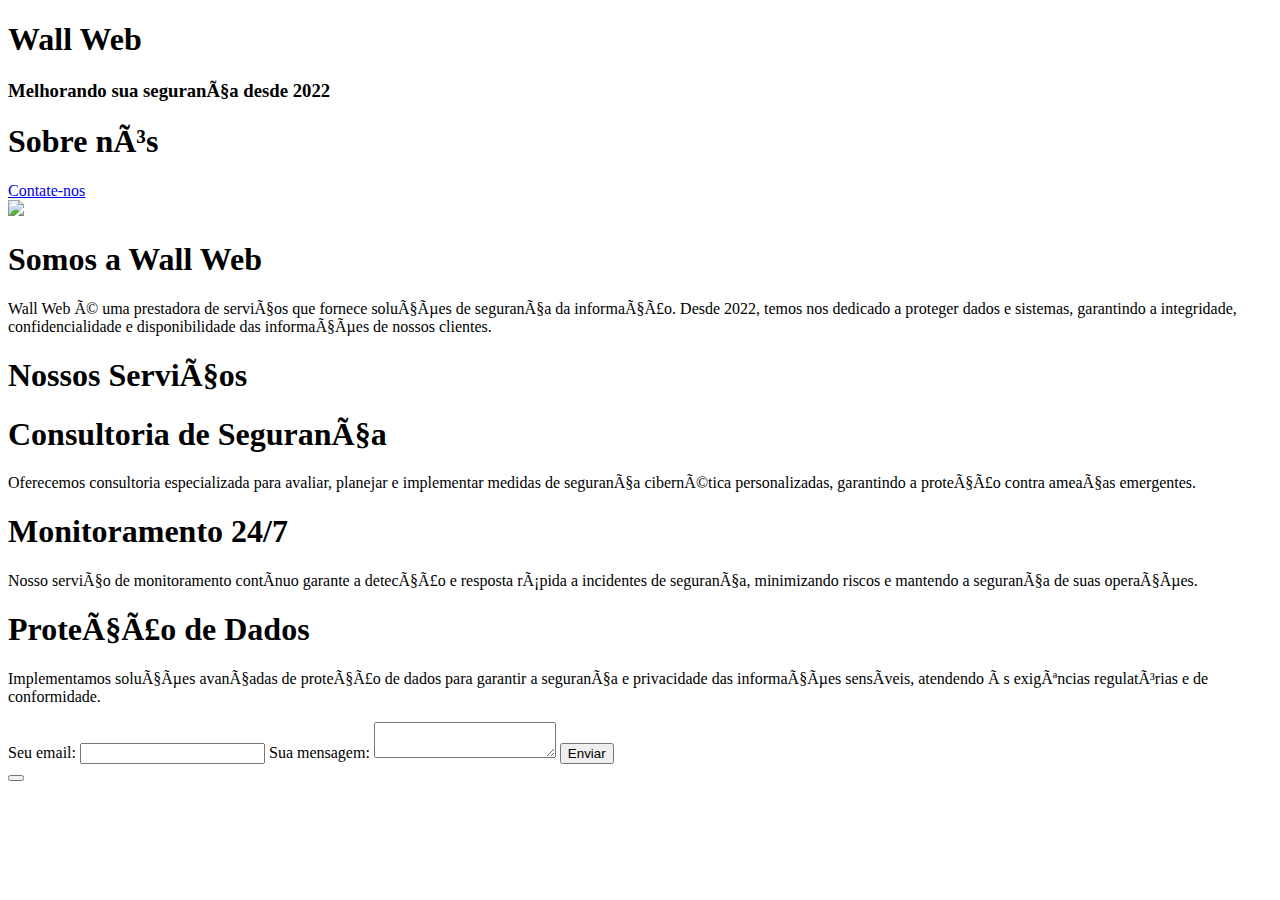
==== index.html @ f0c05472 "Update index.html" ====
<!DOCTYPE html>
<html lang="en">

<head>
        <!-- Google tag (gtag.js) -->
    <script async src="https://www.googletagmanager.com/gtag/js?id=G-VNNJC5Q2D1"></script>
    <script>
      window.dataLayer = window.dataLayer || [];
      function gtag(){dataLayer.push(arguments);}
      gtag('js', new Date());
    
      gtag('config', 'G-VNNJC5Q2D1');
    <meta charset="UTF-8">
    <meta name="viewport" content="width=device-width, initial-scale=1.0">
    <link href='https://unpkg.com/boxicons@2.1.4/css/boxicons.min.css' rel='stylesheet'>
    <link rel="stylesheet" href="style.css">
    <title>Wall Web | Esteja seguro!</title>
</head>

<body>
    </script>
    <header>
        <div id="particles"></div>
        <div class="info-text">
            <h1>Wall Web</h1>
            <h3>Melhorando sua segurança desde 2022</h3>
            <a href="#about" class="scroll"><i class='bx bxs-down-arrow'></i></a>
        </div>
    </header>

    <section id="about">
        <div class="header">
            <h1>Sobre nós</h1>
            <a href="#contact-form">Contate-nos</a>
        </div>

        <div class="card">
            <img src="logo.png">
            <div class="info">
                <h1>Somos a Wall Web</h1>
                <p>
                    Wall Web é uma prestadora de serviços que fornece soluções de segurança da informação. Desde 2022, temos nos dedicado a proteger dados e sistemas, garantindo a integridade, confidencialidade e disponibilidade das informações de nossos clientes.
                </p>
            </div>
        </div>
    </section>

    <section id="features">
        <div class="header">
            <h1>Nossos Serviços</h1>
        </div>
        <div class="feature-cards">
            <div class="card">
                <div class="info">
                    <i class='bx bxs-lock-alt'></i>
                    <h1>Consultoria de Segurança</h1>
                    <p>
                        Oferecemos consultoria especializada para avaliar, planejar e implementar medidas de segurança cibernética personalizadas, garantindo a proteção contra ameaças emergentes.
                    </p>
                </div>
            </div>
            <div class="card">
                <div class="info">
                    <i class='bx bxs-shield'></i>
                    <h1>Monitoramento 24/7</h1>
                    <p>
                        Nosso serviço de monitoramento contínuo garante a detecção e resposta rápida a incidentes de segurança, minimizando riscos e mantendo a segurança de suas operações.
                    </p>
                </div>
            </div>
            <div class="card">
                <div class="info">
                    <i class='bx bxs-data'></i>
                    <h1>Proteção de Dados</h1>
                    <p>
                        Implementamos soluções avançadas de proteção de dados para garantir a segurança e privacidade das informações sensíveis, atendendo às exigências regulatórias e de conformidade.
                    </p>
                </div>
            </div>
        </div>
    </section>

    <section id="contato">
        <form id="contact-form"
            action="https://formspree.io/f/mrgnvzqo"
            method="POST"
        >
            <label>
                Seu email:
                <input type="email" name="email" required>
            </label>
            <label>
                Sua mensagem:
                <textarea name="message" required></textarea>
            </label>
            <button type="submit">Enviar</button>
        </form>
    </section>

    <button class="scroll-top" onclick="scrollToTop()">
        <i class='bx bxs-up-arrow'></i>
    </button>

    <script src="https://cdnjs.cloudflare.com/ajax/libs/particles.js/2.0.0/particles.min.js"></script>
    <script src="script.js"></script>
</body>

</html>
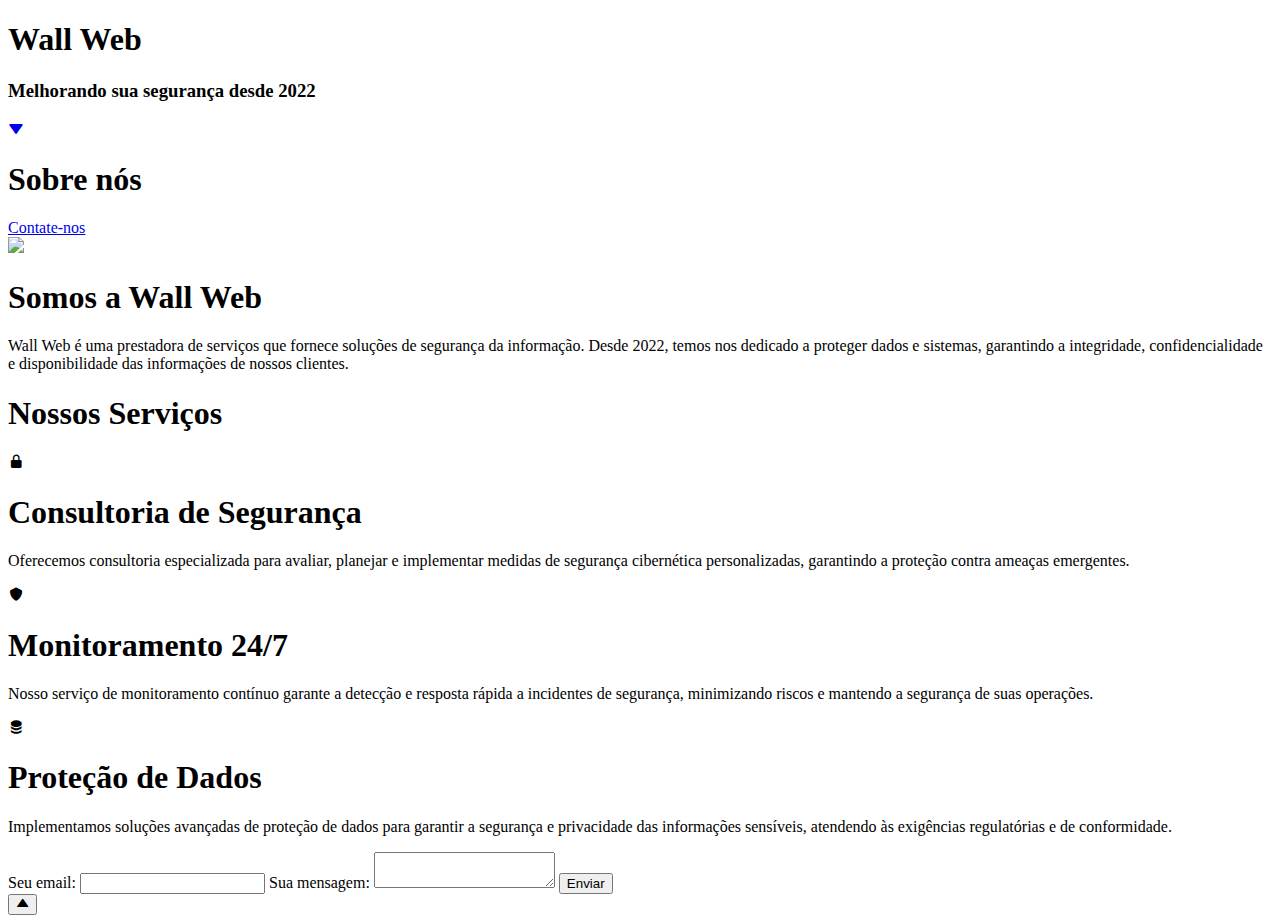
==== commit a1069780: "Update index.html" ====
--- a/index.html
+++ b/index.html
@@ -1,15 +1,7 @@
 <!DOCTYPE html>
-<html lang="en">
+<html lang="pt">
 
 <head>
-        <!-- Google tag (gtag.js) -->
-    <script async src="https://www.googletagmanager.com/gtag/js?id=G-VNNJC5Q2D1"></script>
-    <script>
-      window.dataLayer = window.dataLayer || [];
-      function gtag(){dataLayer.push(arguments);}
-      gtag('js', new Date());
-    
-      gtag('config', 'G-VNNJC5Q2D1');
     <meta charset="UTF-8">
     <meta name="viewport" content="width=device-width, initial-scale=1.0">
     <link href='https://unpkg.com/boxicons@2.1.4/css/boxicons.min.css' rel='stylesheet'>
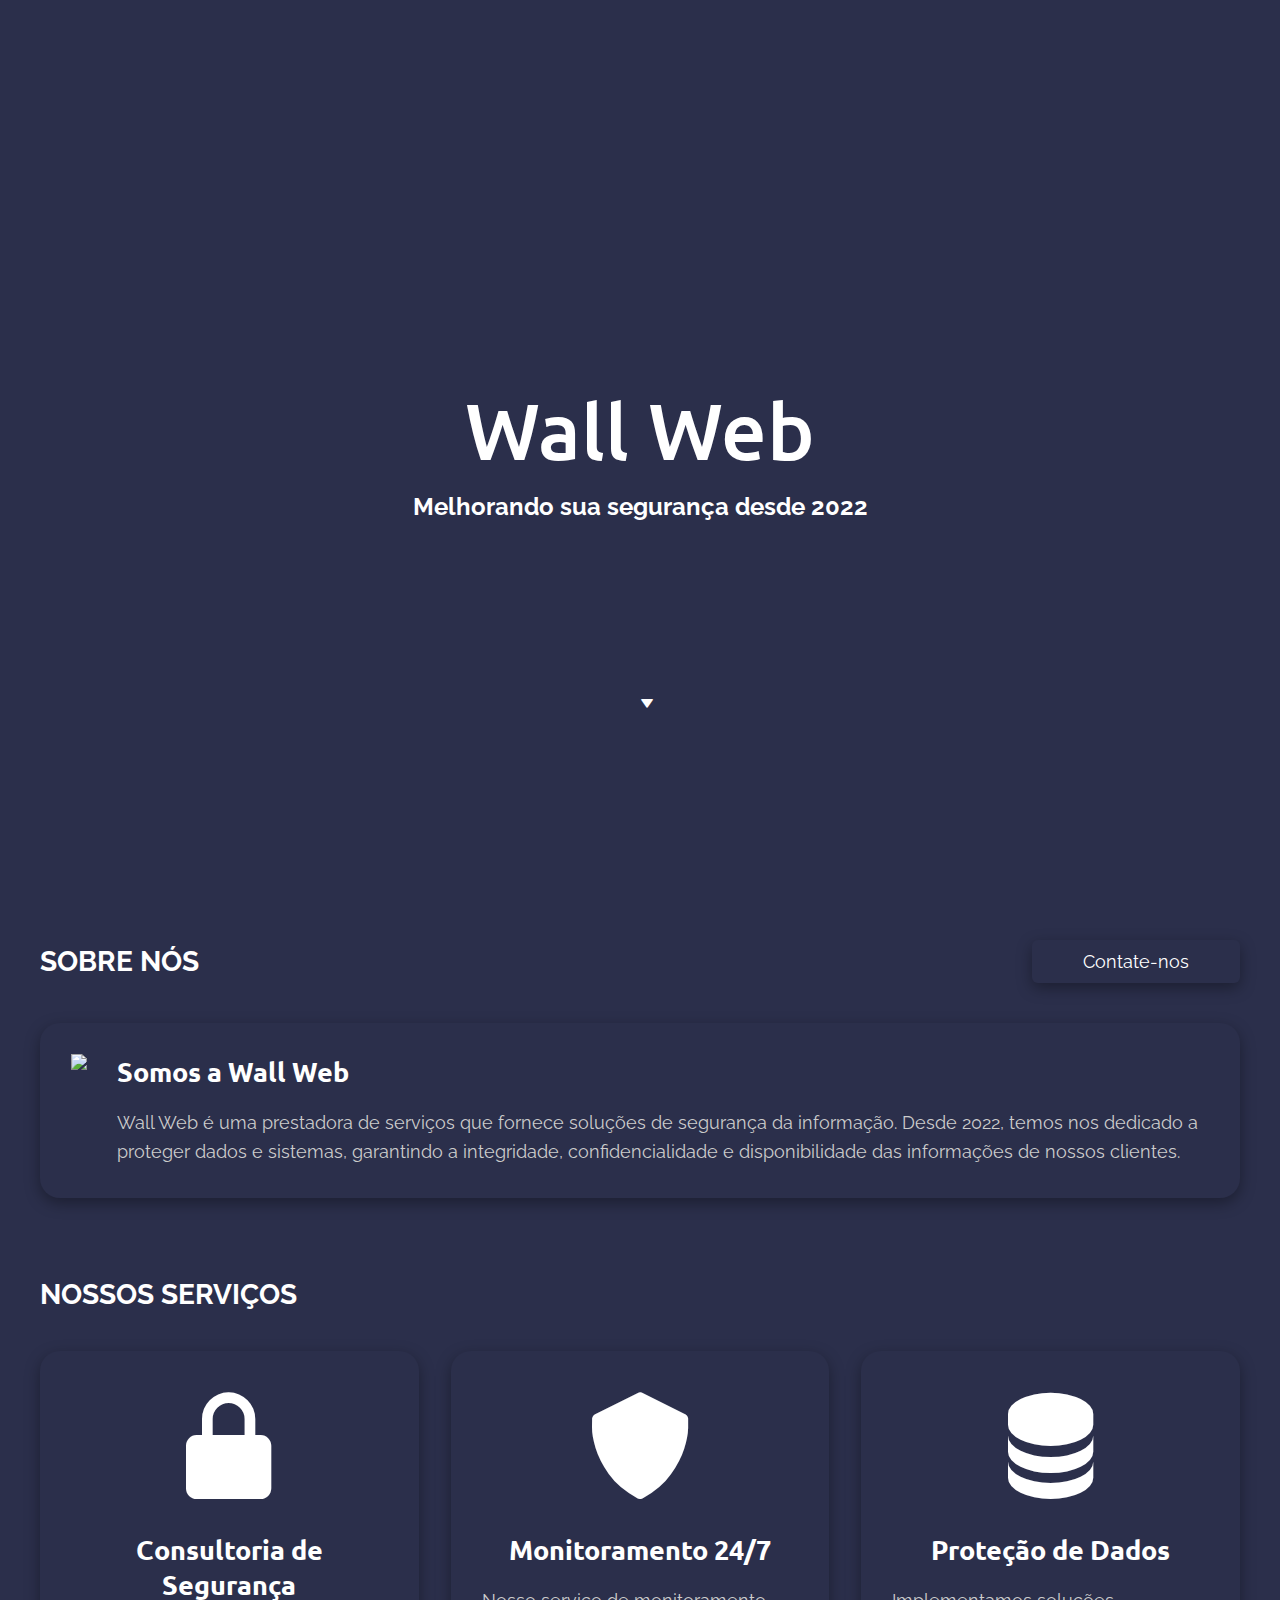
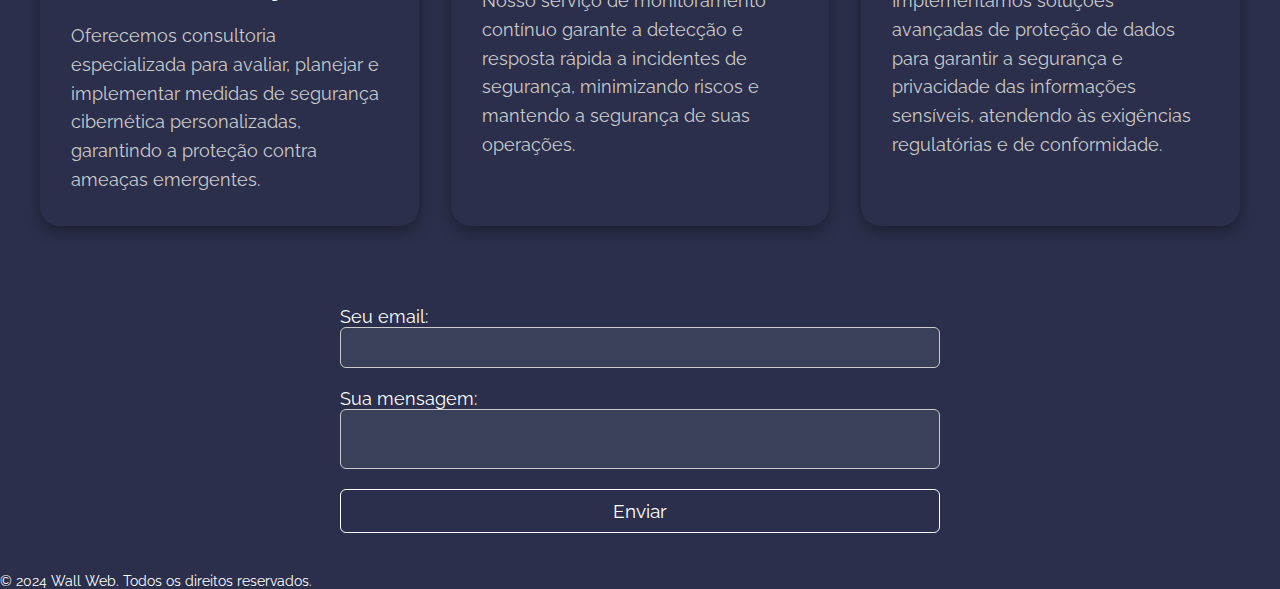
==== commit 61c260fb: "Update index.html" ====
--- a/index.html
+++ b/index.html
@@ -92,9 +92,11 @@
     <button class="scroll-top" onclick="scrollToTop()">
         <i class='bx bxs-up-arrow'></i>
     </button>
+    <footer>
+    <p>&copy; 2024 Wall Web. Todos os direitos reservados.</p>
+    </footer>
 
     <script src="https://cdnjs.cloudflare.com/ajax/libs/particles.js/2.0.0/particles.min.js"></script>
     <script src="script.js"></script>
 </body>
-
 </html>
--- a/style.css
+++ b/style.css
@@ -0,0 +1,287 @@
+@import url('https://fonts.googleapis.com/css2?family=Raleway:wght@300;400;500;600;700&family=Ubuntu:wght@300;400;500;700&display=swap');
+
+html {
+    scroll-behavior: smooth;
+}
+
+* {
+    margin: 0;
+    padding: 0;
+    box-sizing: border-box;
+    font-family: 'Raleway', sans-serif;
+}
+
+body {
+    font-size: 14px;
+}
+
+header {
+    width: 100%;
+    height: 100vh;
+    background-color: #2b2f4b;
+    color: #fff;
+}
+
+header #particles {
+    position: absolute;
+    width: 100%;
+    height: 100%;
+    top: 0;
+    left: 0;
+}
+
+header .info-text {
+    display: flex;
+    flex-direction: column;
+    align-items: center;
+    justify-content: center;
+    gap: 0.8rem;
+    height: 100vh;
+}
+
+header .info-text h1 {
+    font-size: 5rem;
+    font-weight: 500;
+    font-family: 'Ubuntu';
+}
+
+header .info-text h3 {
+    font-size: 1.5rem;
+}
+
+header .info-text .scroll {
+    position: absolute;
+    bottom: 20%;
+    left: 50%;
+    color: #fff;
+    transform: translate(0, -50%);
+    transition: all 0.5s;
+}
+
+header .info-text .scroll:hover {
+    opacity: 0.7;
+}
+
+header .info-text .scroll::before {
+    position: absolute;
+    top: -16px;
+    left: -16px;
+    z-index: -1;
+    content: '';
+    width: 44px;
+    height: 44px;
+    box-shadow: 0 0 0 0 rgba(255, 255, 255, 0.1);
+    border-radius: 100%;
+    animation: pulse 3s infinite;
+}
+
+@keyframes pulse {
+    0%, 100% {
+        opacity: 0;
+    }
+    15%, 45% {
+        opacity: 1;
+    }
+    60% {
+        box-shadow: 0 0 0 30px rgba(255, 255, 255, 0.1);
+        opacity: 0;
+    }
+}
+
+#about, #features {
+    background-color: #2b2f4b;
+    padding: 40px;
+}
+
+#about .header, #features .header {
+    display: flex;
+    justify-content: space-between;
+    align-items: center;
+    margin-bottom: 40px;
+}
+
+#about .header h1, #features .header h1 {
+    text-align: center;
+    color: #fff;
+    text-transform: uppercase;
+}
+
+#about .header a, #features .header a {
+    text-decoration: none;
+    font-size: 1.3em;
+    color: #fff;
+    border: 1px solid transparent;
+    padding: 10px 50px;
+    box-shadow: 0 5px 15px rgba(0, 0, 0, 0.35);
+    border-radius: 6px;
+    transition: all 0.3s ease;
+}
+
+#about .header a:hover, #features .header a:hover {
+    border-color: #fff;
+    box-shadow: none;
+}
+
+#about .card, #features .card {
+    padding: 30px;
+    box-shadow: 0 5px 15px rgba(0, 0, 0, 0.35);
+    border-radius: 20px;
+    display: flex;
+    gap: 30px;
+    border: 1px solid transparent;
+    transition: all 0.3s ease;
+}
+
+#about .card:hover, #features .card:hover {
+    border-color: #fff;
+    box-shadow: none;
+}
+
+#about .card img {
+    max-width: 400px;
+    max-height: 200px;
+}
+
+#about .card .info {
+    display: flex;
+    flex-direction: column;
+    align-items: flex-start;
+    justify-content: center;
+}
+
+#about .card .info h1, #features .card .info h1 {
+    margin-bottom: 20px;
+    color: #fff;
+    font-size: 1.7rem;
+    font-weight: bold;
+    font-family: 'Ubuntu';
+}
+
+#about .card .info p, #features .card .info p {
+    color: #ccc;
+    font-size: 1.1rem;
+    line-height: 1.8rem;
+}
+
+#features .feature-cards {
+    display: flex;
+    flex-wrap: wrap;
+    justify-content: space-between;
+    gap: 2rem;
+}
+
+#features .feature-cards .card {
+    display: flex;
+    flex-direction: column;
+    align-items: center;
+    flex: 1;
+    min-width: 350px;
+}
+
+#features .feature-cards .card .info i {
+    color: #fff;
+    font-size: 8rem;
+    width: 100%;
+    text-align: center;
+    margin-bottom: 1.4rem;
+}
+
+#features .feature-cards .card .info h1 {
+    text-align: center;
+}
+
+#features .feature-cards .card .info p {
+    font-size: 1.1rem;
+}
+
+#contato {
+    background-color: #2b2f4b;
+    padding: 40px;
+}
+
+#contato form {
+    display: flex;
+    flex-direction: column;
+    gap: 20px;
+    max-width: 600px;
+    margin: 0 auto;
+}
+
+#contato form label {
+    display: flex;
+    flex-direction: column;
+    color: #fff;
+    font-size: 1.1rem;
+}
+
+#contato form input, #contato form textarea {
+    padding: 10px;
+    border-radius: 6px;
+    border: 1px solid #ccc;
+    background-color: #3a3f5a;
+    color: #fff;
+    font-size: 1rem;
+    resize: none;
+}
+
+#contato form button {
+    padding: 10px 20px;
+    background-color: #2b2f4b;
+    color: #fff;
+    border: 1px solid #fff;
+    border-radius: 6px;
+    font-size: 1.2rem;
+    cursor: pointer;
+    transition: all 0.3s ease;
+}
+
+#contato form button:hover {
+    background-color: #fff;
+    color: #2b2f4b;
+}
+
+.scroll-top {
+    display: none;
+    position: fixed;
+    bottom: 20px;
+    right: 20px;
+    background-color: #2b2f4b;
+    color: #fff;
+    border: 1px solid transparent;
+    box-shadow: 0 5px 15px rgba(0, 0, 0, 0.35);
+    padding: 16px 18px;
+    border-radius: 50%;
+    cursor: pointer;
+    font-size: 20px;
+    transition: all 0.3s ease;
+}
+
+.scroll-top:hover {
+    border-color: #fff;
+    box-shadow: none;
+}
+
+@media screen and (max-width: 720px) {
+    header .info-text h1 {
+        font-size: 4rem;
+    }
+
+    header .info-text h3 {
+        font-size: 1.1rem;
+    }
+
+    #about .card {
+        flex-direction: column;
+        align-items: center;
+    }
+
+    #about .card img {
+        max-width: 150px;
+        max-height: 150px;
+    }
+}
+
+footer{
+    background-color: #2b2f4b;
+    color: #fff;
+}
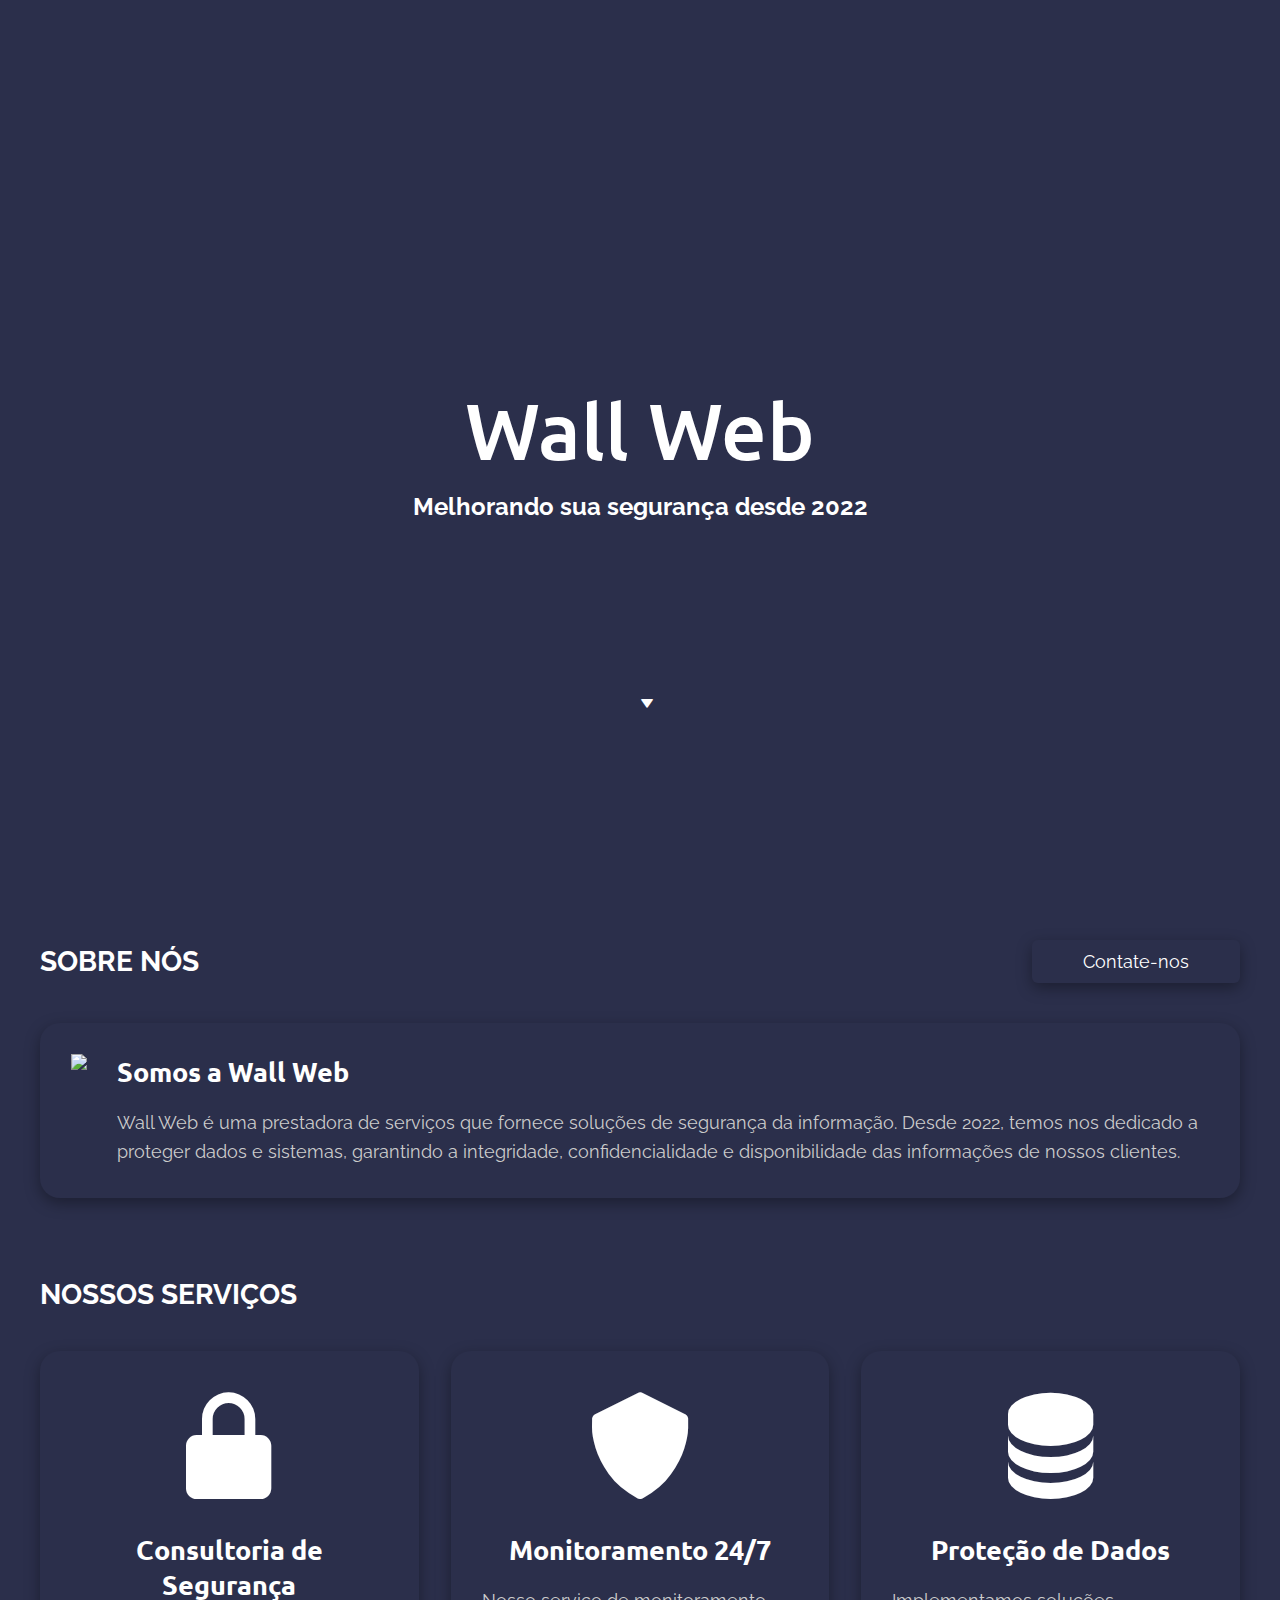
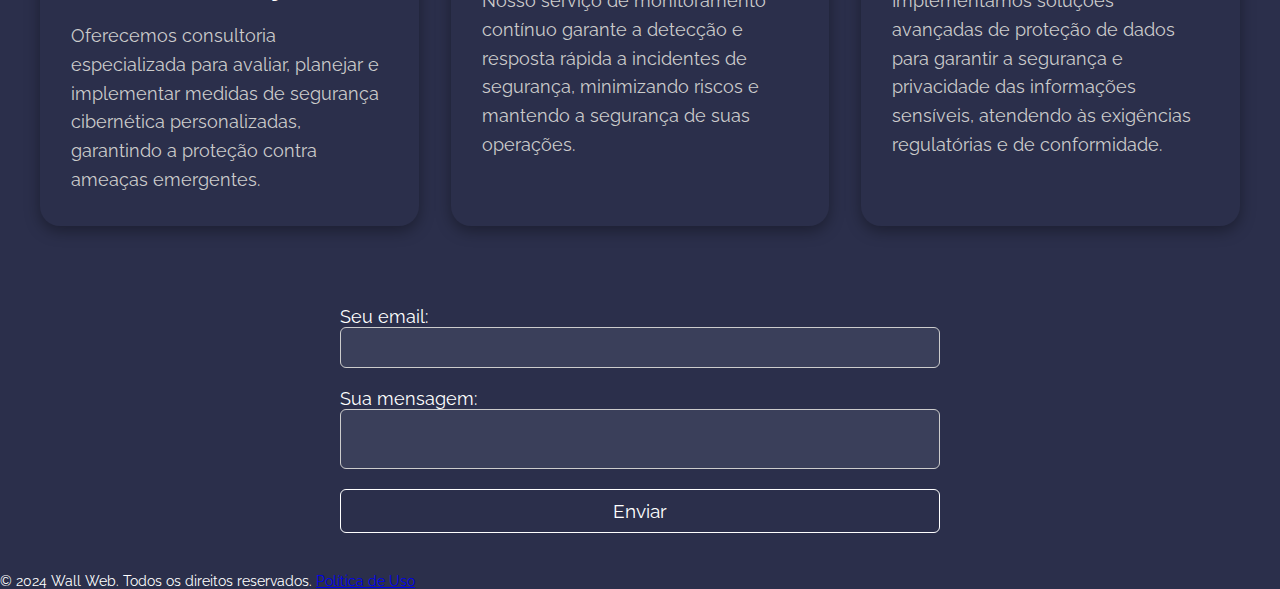
==== commit 9b13e5f8: "Update index.html" ====
--- a/index.html
+++ b/index.html
@@ -74,7 +74,7 @@
 
     <section id="contato">
         <form id="contact-form"
-            action="https://formspree.io/f/mrgnvzqo"
+            action="https://formspree.io/f/xkndanvd"
             method="POST"
         >
             <label>
@@ -93,7 +93,7 @@
         <i class='bx bxs-up-arrow'></i>
     </button>
     <footer>
-    <p>&copy; 2024 Wall Web. Todos os direitos reservados.</p>
+    <p>&copy; 2024 Wall Web. Todos os direitos reservados. <a href="politica-de-uso.html">Política de Uso</a></p>
     </footer>
 
     <script src="https://cdnjs.cloudflare.com/ajax/libs/particles.js/2.0.0/particles.min.js"></script>
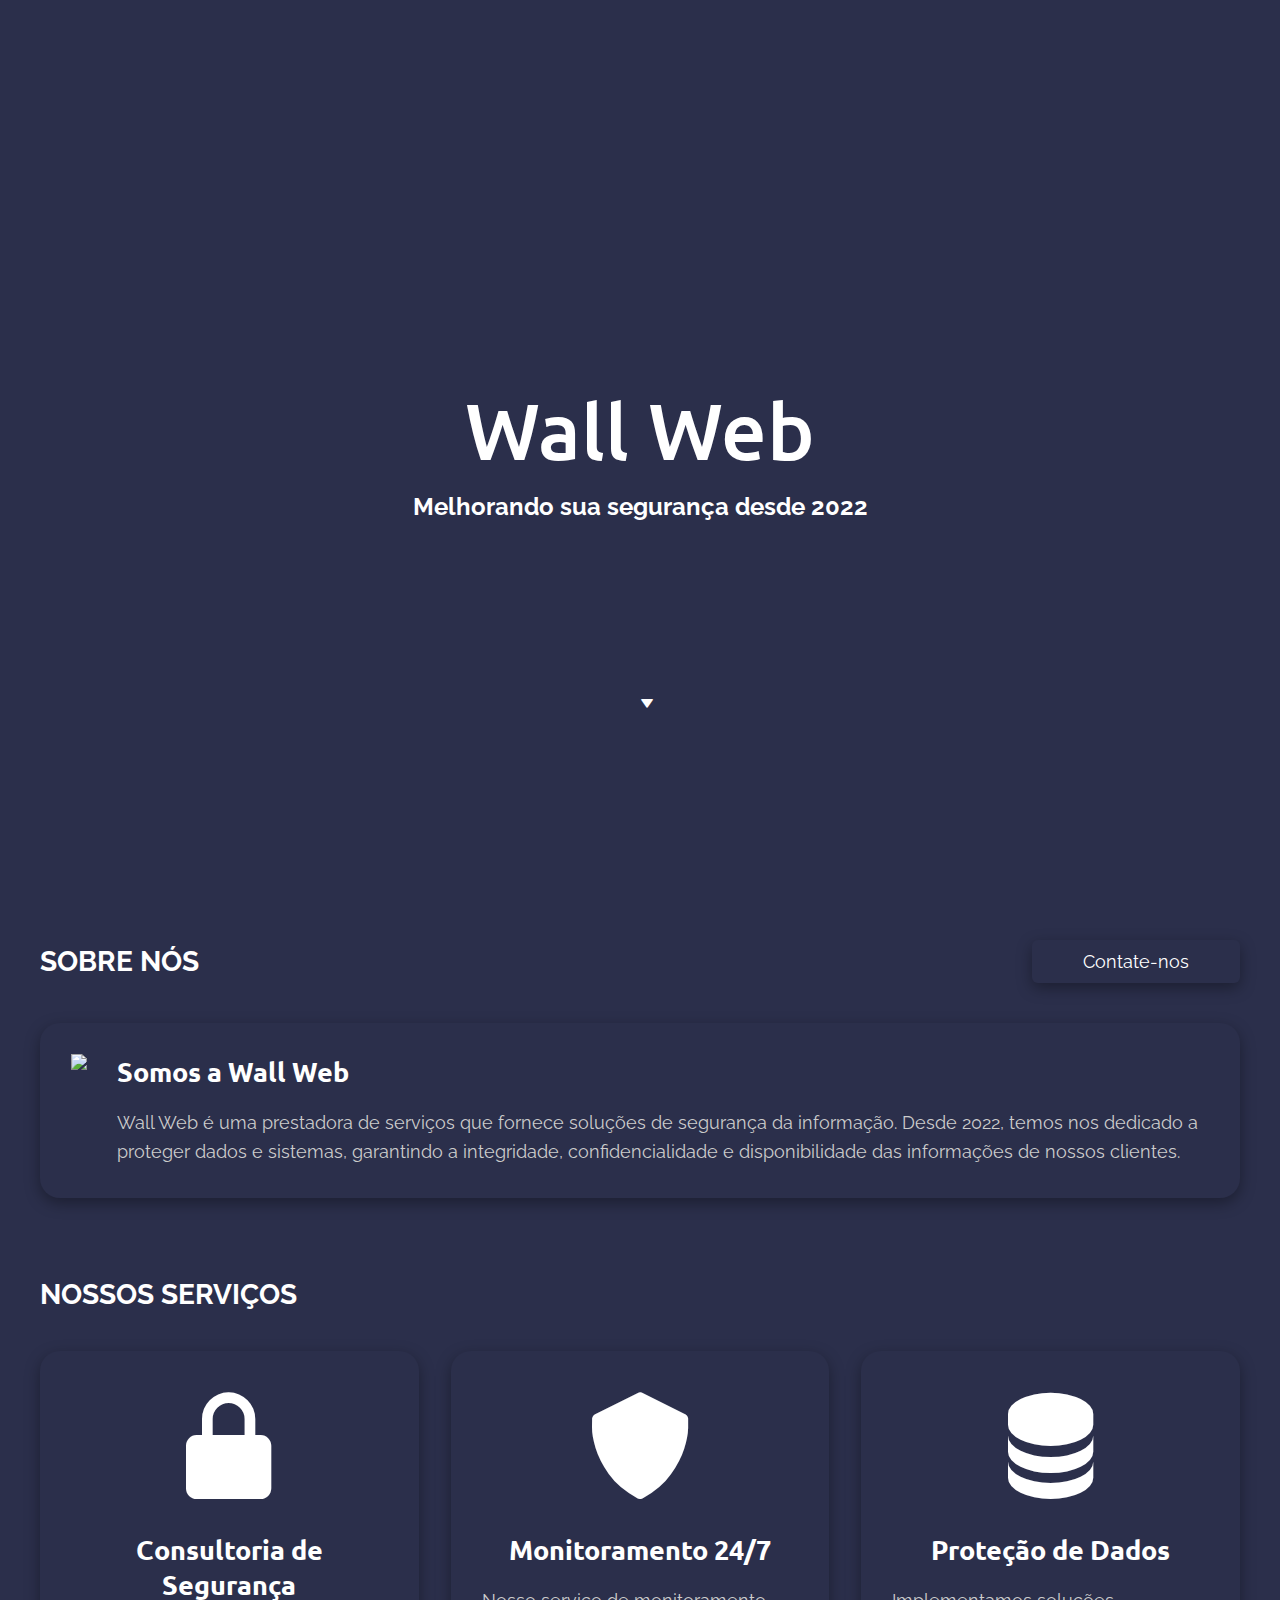
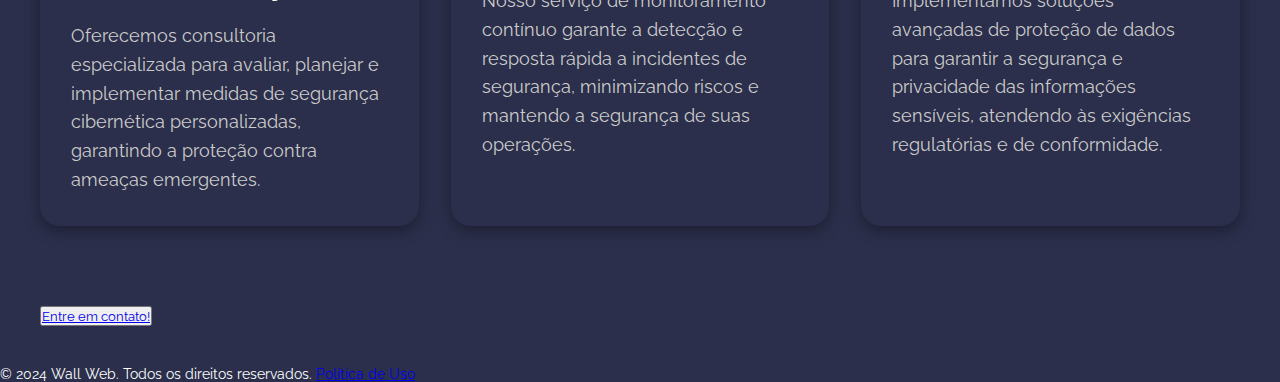
==== commit 325ec214: "Update index.html" ====
--- a/index.html
+++ b/index.html
@@ -73,20 +73,7 @@
     </section>
 
     <section id="contato">
-        <form id="contact-form"
-            action="https://formspree.io/f/xkndanvd"
-            method="POST"
-        >
-            <label>
-                Seu email:
-                <input type="email" name="email" required>
-            </label>
-            <label>
-                Sua mensagem:
-                <textarea name="message" required></textarea>
-            </label>
-            <button type="submit">Enviar</button>
-        </form>
+        <button type="submit"><a href="fale-conosco.html">Entre em contato!</a></button>
     </section>
 
     <button class="scroll-top" onclick="scrollToTop()">
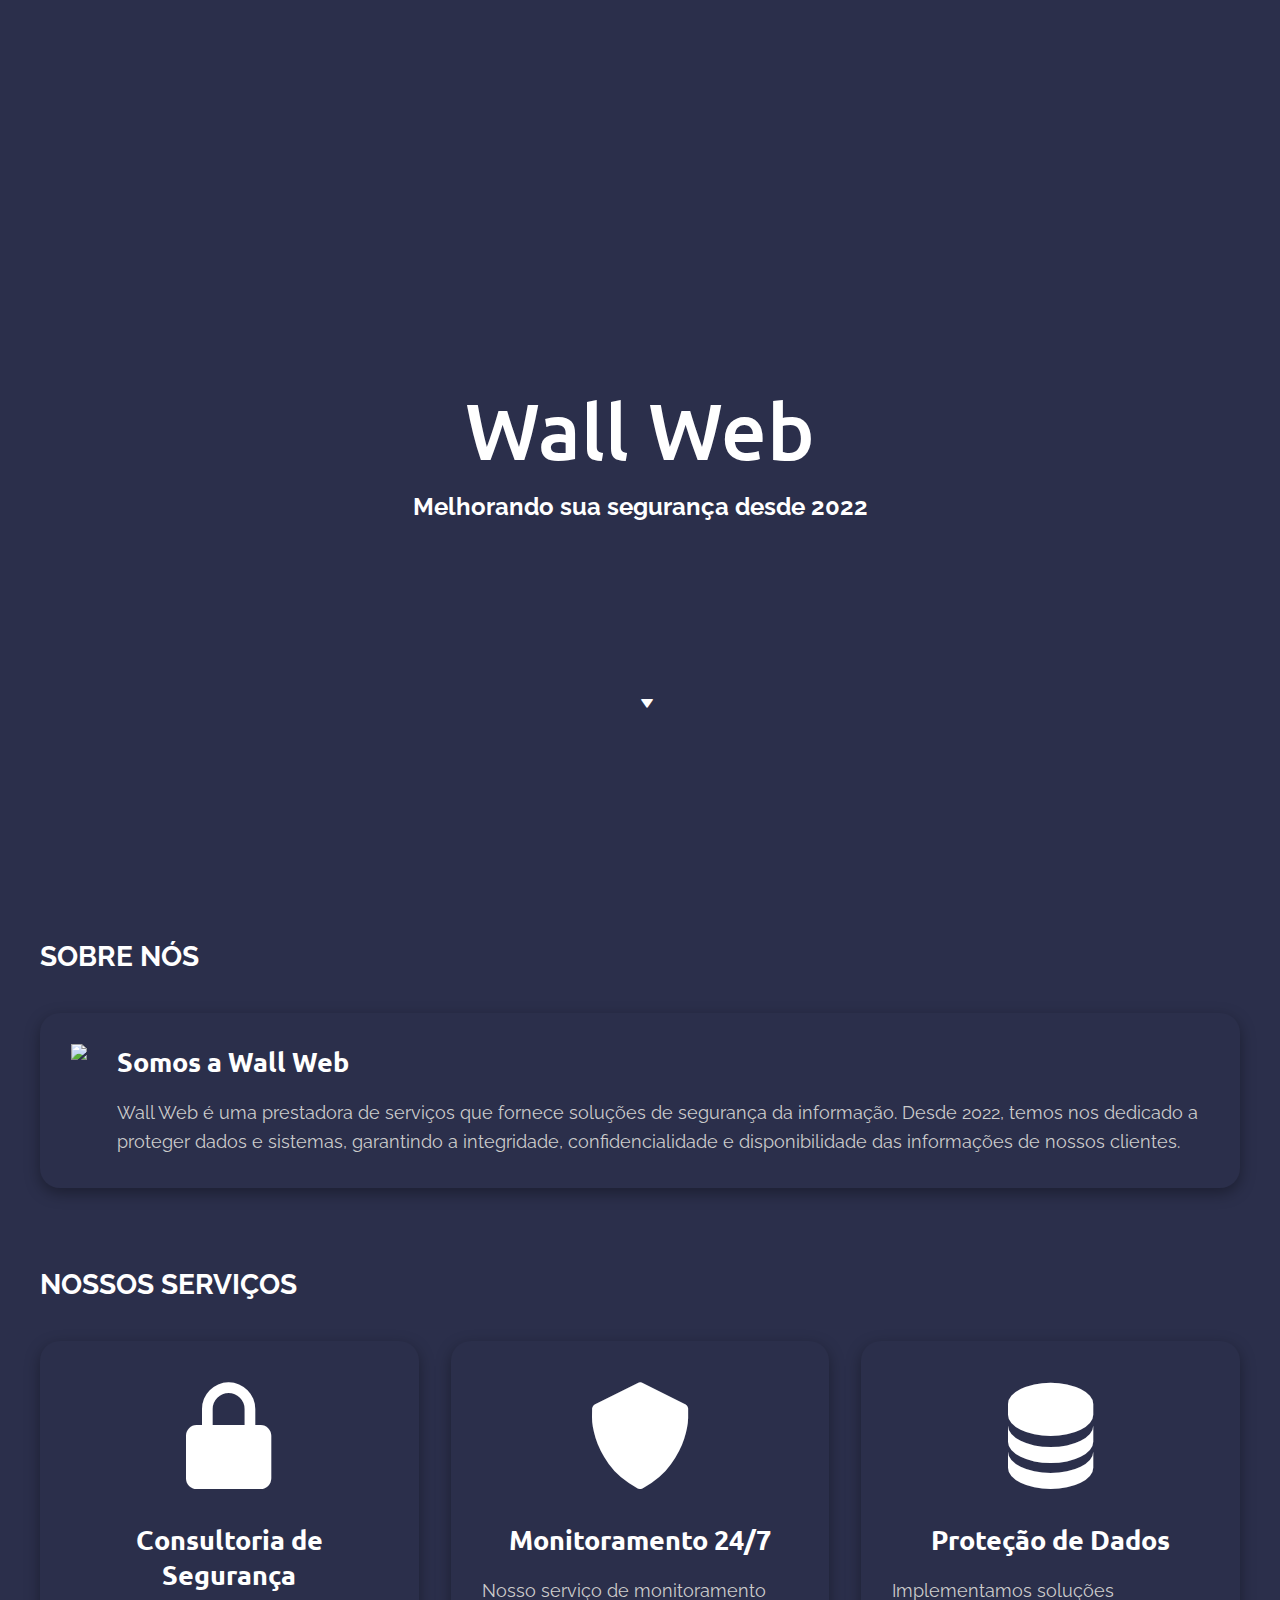
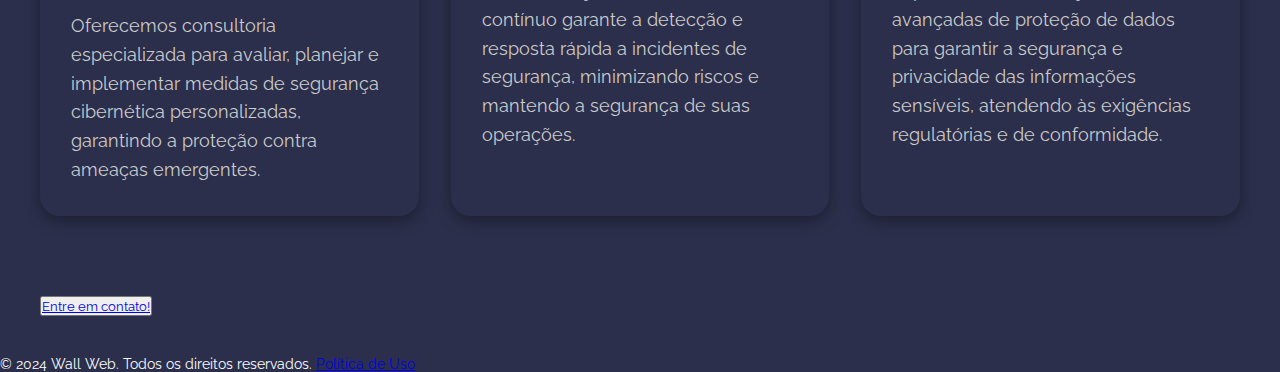
==== commit 6607e3b5: "Update index.html" ====
--- a/index.html
+++ b/index.html
@@ -5,6 +5,7 @@
     <meta charset="UTF-8">
     <meta name="viewport" content="width=device-width, initial-scale=1.0">
     <link href='https://unpkg.com/boxicons@2.1.4/css/boxicons.min.css' rel='stylesheet'>
+    <link rel="shortcut icon" href="favicon.ico" type="image/x-icon">
     <link rel="stylesheet" href="style.css">
     <title>Wall Web | Esteja seguro!</title>
 </head>
@@ -23,7 +24,6 @@
     <section id="about">
         <div class="header">
             <h1>Sobre nós</h1>
-            <a href="#contact-form">Contate-nos</a>
         </div>
 
         <div class="card">
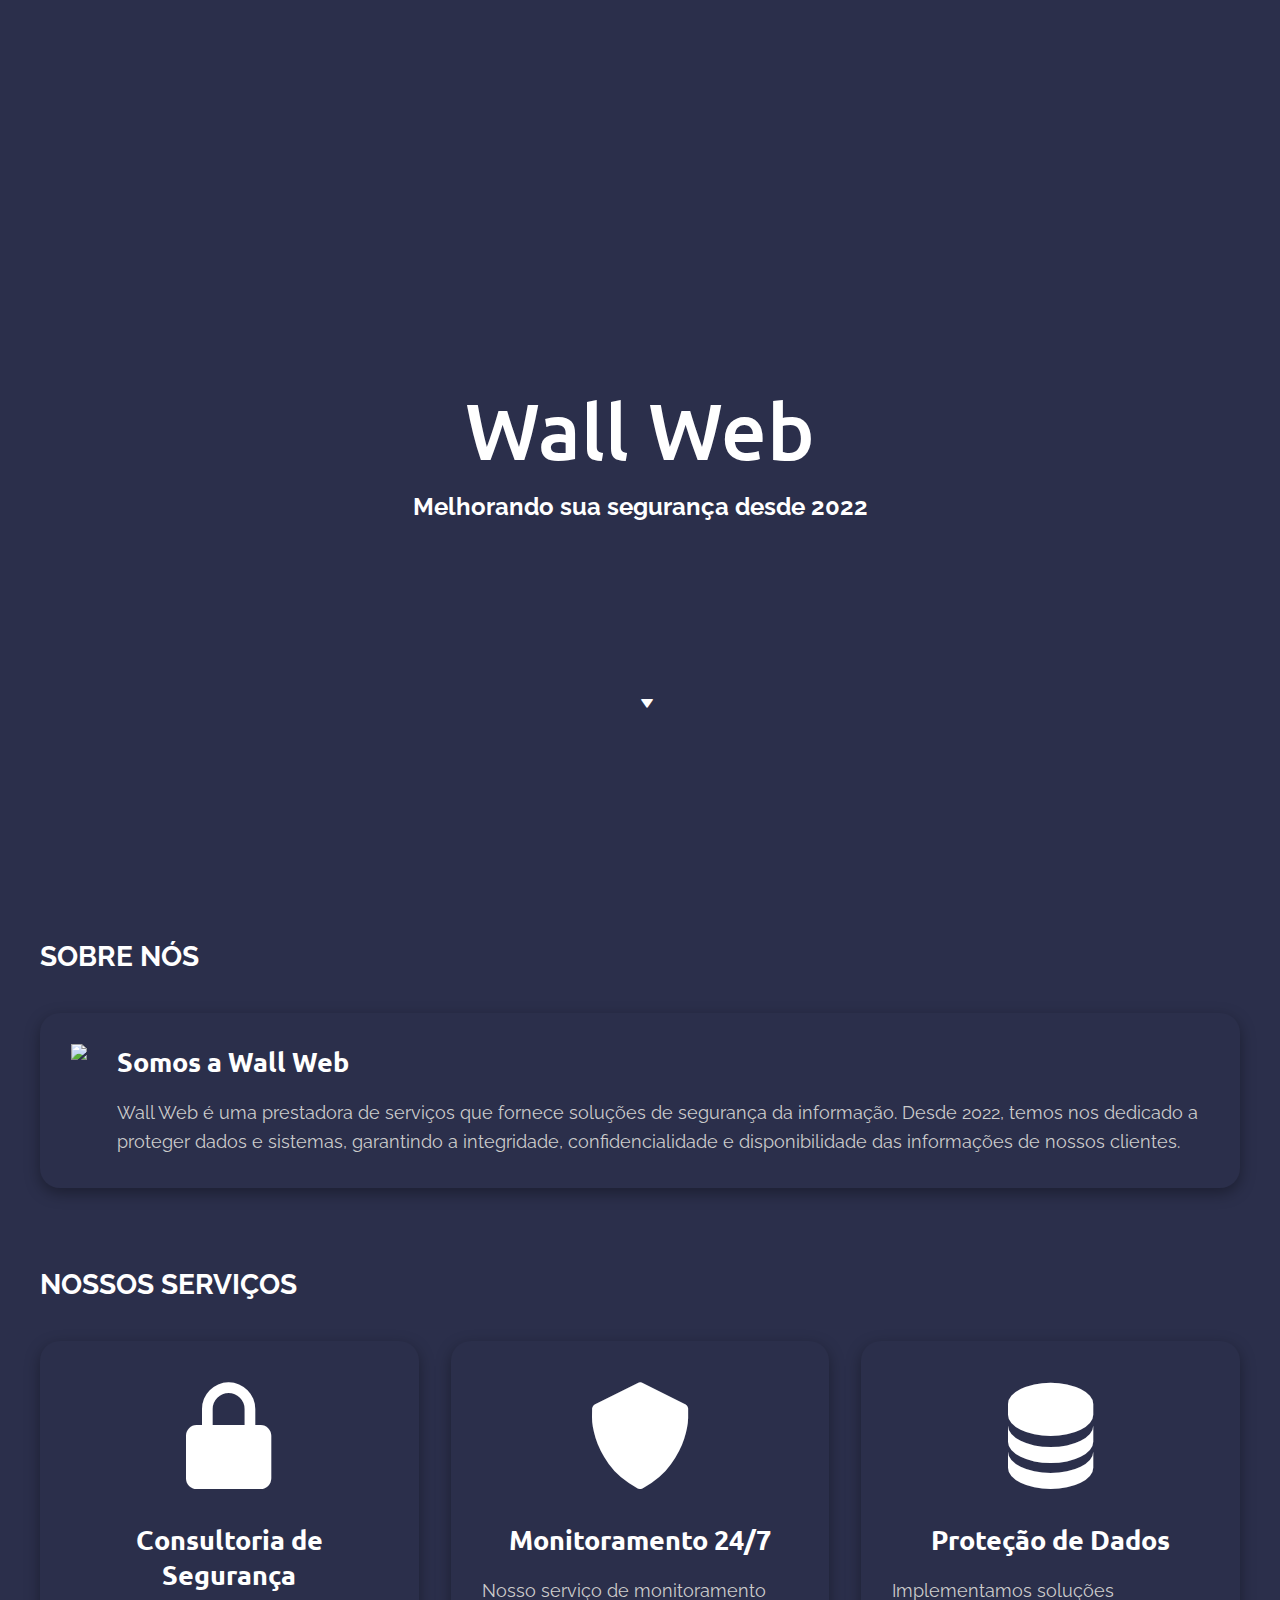
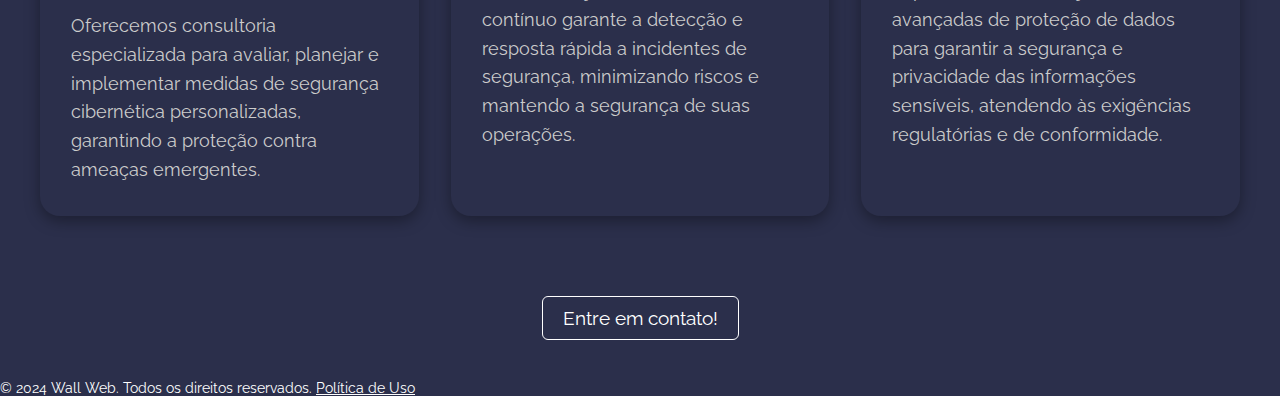
==== commit f57a9d39: "Revert "Update index.html"" ====
--- a/index.html
+++ b/index.html
@@ -2,6 +2,15 @@
 <html lang="pt">
 
 <head>
+    <!-- Google tag (gtag.js) -->
+<script async src="https://www.googletagmanager.com/gtag/js?id=G-NPYM9224GX"></script>
+<script>
+  window.dataLayer = window.dataLayer || [];
+  function gtag(){dataLayer.push(arguments);}
+  gtag('js', new Date());
+
+  gtag('config', 'G-NPYM9224GX');
+</script>
     <meta charset="UTF-8">
     <meta name="viewport" content="width=device-width, initial-scale=1.0">
     <link href='https://unpkg.com/boxicons@2.1.4/css/boxicons.min.css' rel='stylesheet'>
--- a/style.css
+++ b/style.css
@@ -224,7 +224,12 @@
     resize: none;
 }
 
-#contato form button {
+#contato button {
+    display: flex;
+    flex-direction: column;
+    gap: 20px;
+    max-width: 600px;
+    margin: 0 auto;
     padding: 10px 20px;
     background-color: #2b2f4b;
     color: #fff;
@@ -233,6 +238,14 @@
     font-size: 1.2rem;
     cursor: pointer;
     transition: all 0.3s ease;
+}
+
+#contato button a{
+    background-color: #2b2f4b;
+    color: #fff;
+    font-size: 1.2rem;
+    cursor: pointer;
+    text-decoration: none;
 }
 
 #contato form button:hover {
@@ -281,7 +294,71 @@
     }
 }
 
+#contact-content {
+    padding: 40px;
+    background-color: #2b2f4b;
+    color: #333;
+    font-size: 1rem;
+    line-height: 1.8;
+}
+
+#contact-content .container {
+    max-width: 800px;
+    margin: auto;
+}
+
+#contact-content h2 {
+    font-size: 2rem;
+    margin-bottom: 20px;
+    text-align: center;
+    color: #fff;
+}
+
+#contact-form {
+    display: flex;
+    flex-direction: column;
+    gap: 20px;
+}
+
+#contact-form label {
+    display: flex;
+    flex-direction: column;
+    font-weight: bold;
+    color: #fff;
+}
+
+#contact-form input,
+#contact-form textarea {
+    padding: 10px;
+    font-size: 1rem;
+    border: 1px solid #ccc;
+    border-radius: 5px;
+}
+
+#contact-form button {
+    padding: 10px 20px;
+    background-color: #2b2f4b;
+    color: #fff;
+    border: 1px solid #fff;
+    border-radius: 6px;
+    font-size: 1.2rem;
+    cursor: pointer;
+    transition: all 0.3s ease;
+}
+
+#contact-form button:hover {
+    background-color: #fff;
+    color: #2b2f4b;
+}
+
 footer{
-    background-color: #2b2f4b;
-    color: #fff;
-}
+  background-color: #2b2f4b; 
+}
+
+footer p{
+  color: #fff; 
+}
+
+footer a{
+  color: #fff; 
+}
